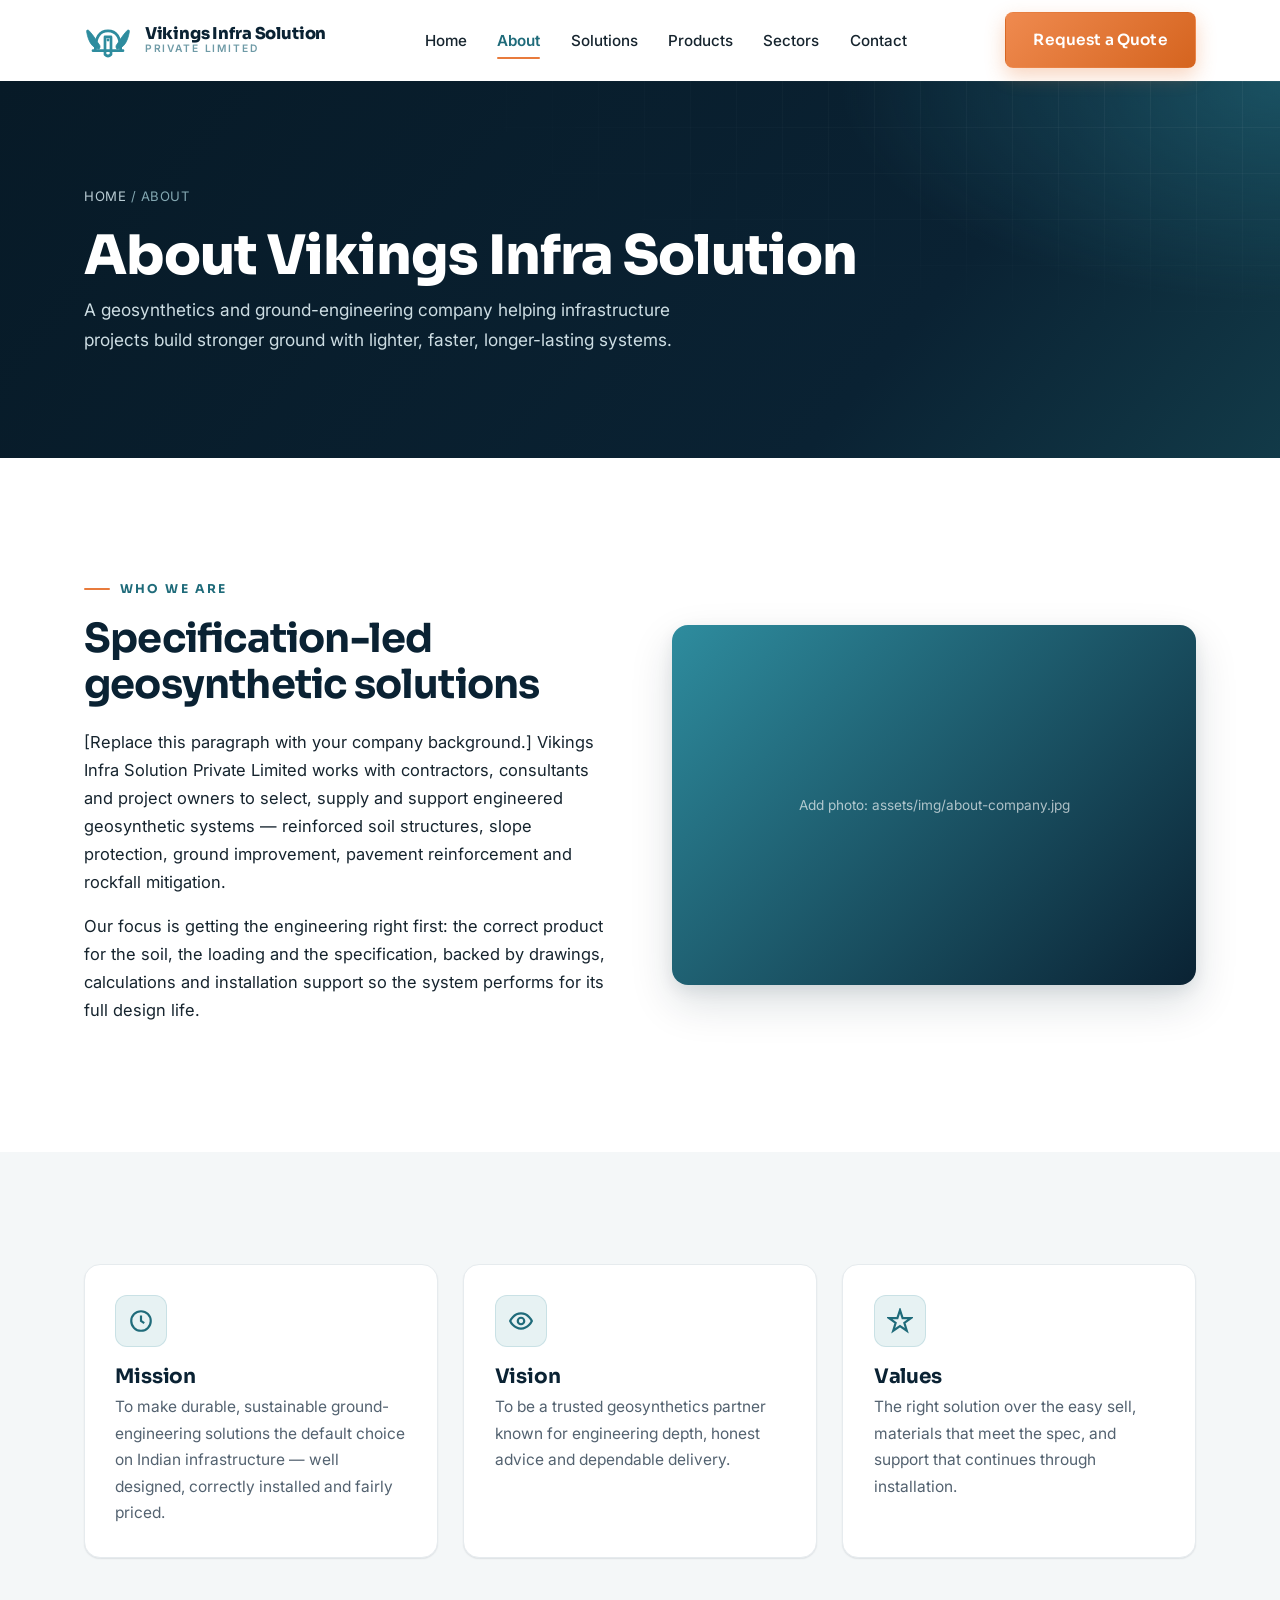
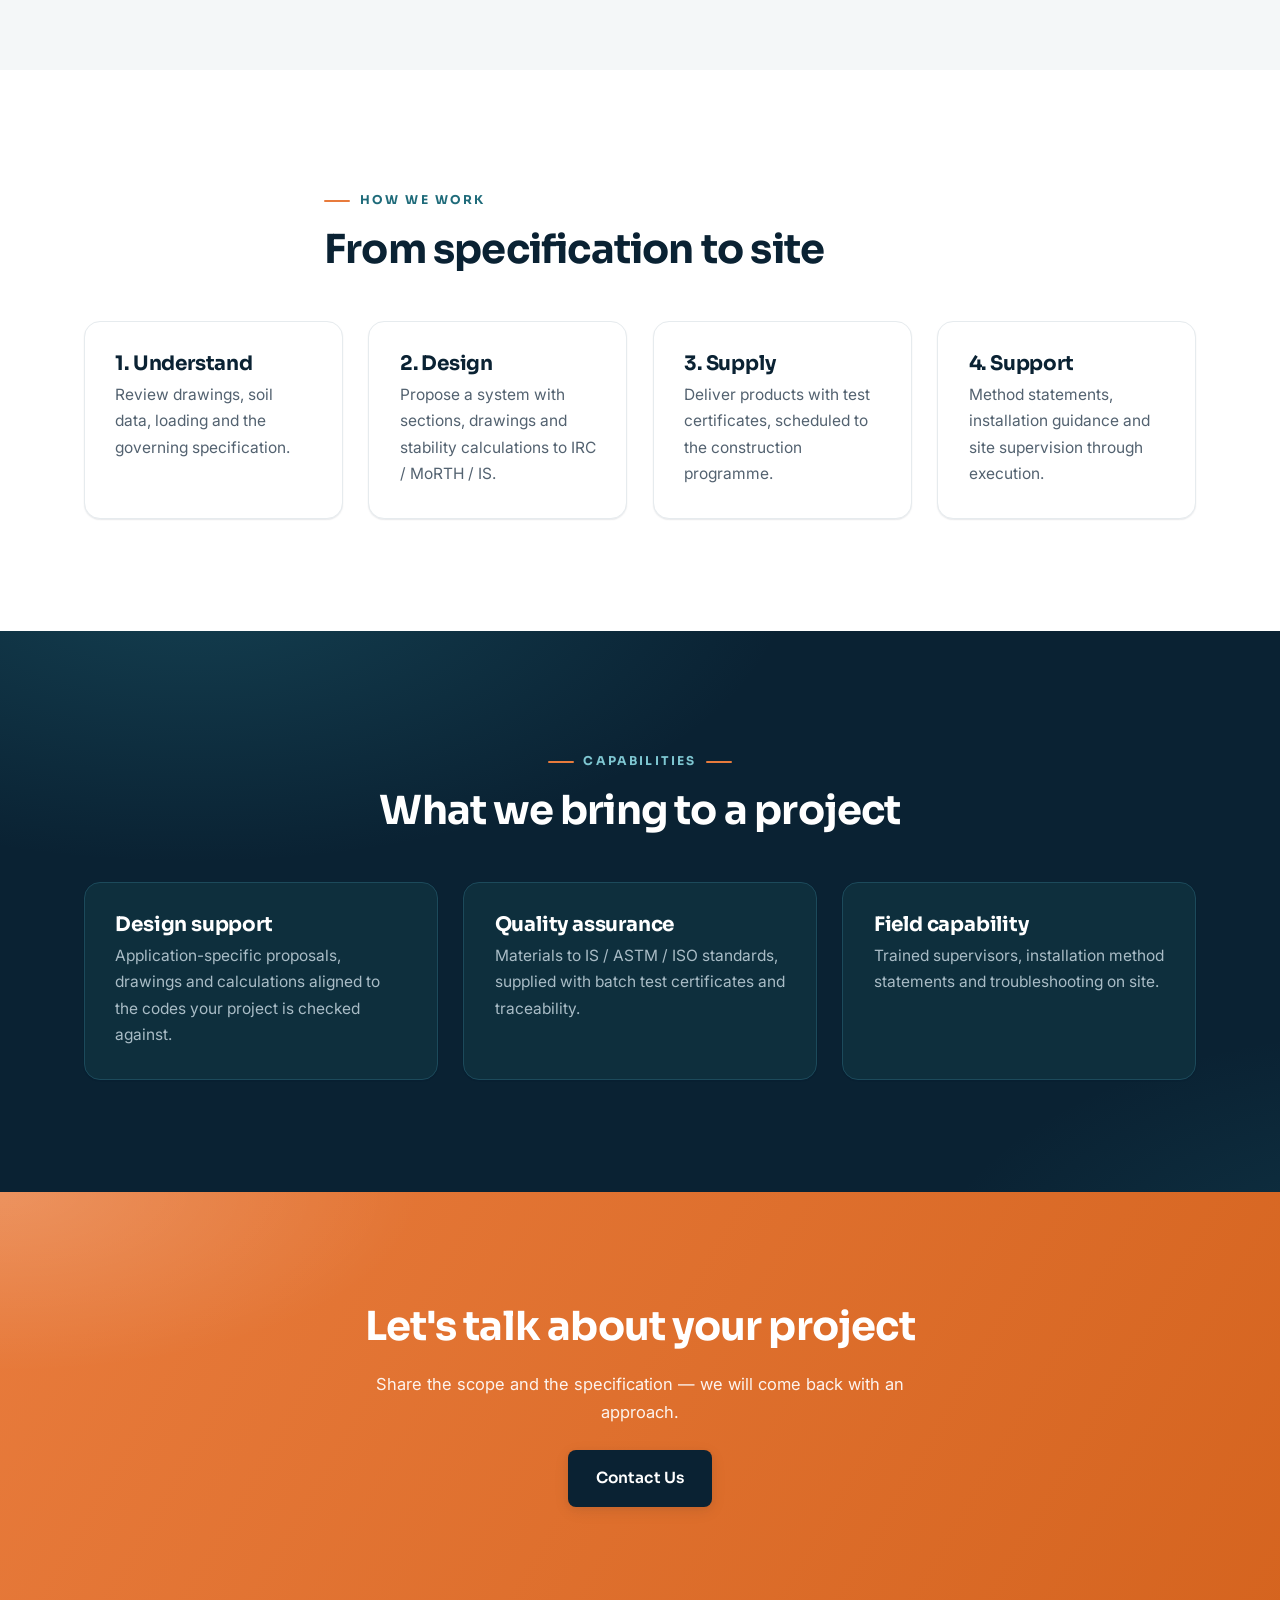
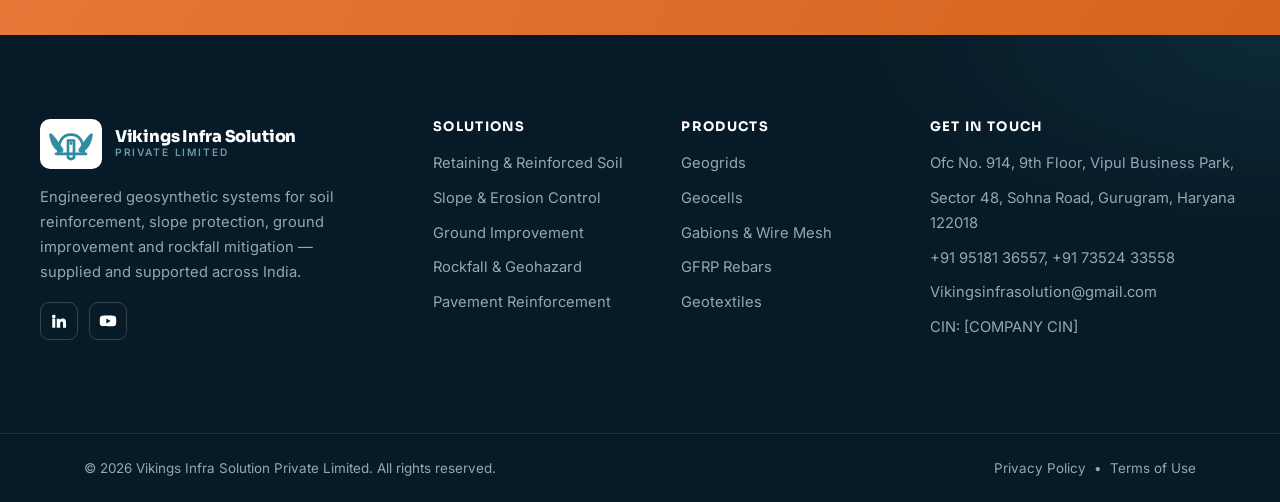
==== about.html @ b8f1aa76 "updated" ====
<!DOCTYPE html>
<html lang="en">
<head>
<meta charset="UTF-8">
<meta name="viewport" content="width=device-width, initial-scale=1">
<title>About Us | Vikings Infra Solution Pvt. Ltd.</title>
<meta name="description" content="About Vikings Infra Solution Private Limited — a geosynthetics and ground-engineering company: our approach, capabilities and the codes we design to.">
<link rel="icon" href="assets/img/logo.svg">
<link rel="stylesheet" href="assets/css/style.css">
</head>
<body>

<header class="site-header">
  <div class="container nav">
    <a class="brand" href="index.html" aria-label="Vikings Infra Solution home">
      <img class="brand__logo" src="assets/img/logo.svg" alt="Vikings Infra Solution" width="48" height="40">
      <span class="brand__text">
        <span class="brand__name">Vikings Infra Solution</span>
        <span class="brand__tag">Private Limited</span>
      </span>
    </a>
    <button class="nav__toggle" aria-label="Menu" aria-expanded="false" aria-controls="primary-nav">
      <span></span><span></span><span></span>
    </button>
    <ul class="nav__links" id="primary-nav">
      <li><a href="index.html">Home</a></li>
      <li><a href="about.html" aria-current="page">About</a></li>
      <li><a href="solutions.html">Solutions</a></li>
      <li><a href="products.html">Products</a></li>
      <li><a href="sectors.html">Sectors</a></li>
      <li><a href="contact.html">Contact</a></li>
    </ul>
    <a class="btn btn--primary nav__cta" href="contact.html">Request a Quote</a>
  </div>
</header>

<section class="page-head">
  <div class="container">
    <div class="breadcrumb"><a href="index.html">Home</a> / About</div>
    <h1>About Vikings Infra Solution</h1>
    <p>A geosynthetics and ground-engineering company helping infrastructure projects build stronger ground with lighter, faster, longer-lasting systems.</p>
  </div>
</section>

<section class="section">
  <div class="container split">
    <div>
      <span class="eyebrow">Who We Are</span>
      <h2>Specification-led geosynthetic solutions</h2>
      <p>[Replace this paragraph with your company background.] Vikings Infra Solution Private Limited works with contractors, consultants and project owners to select, supply and support engineered geosynthetic systems — reinforced soil structures, slope protection, ground improvement, pavement reinforcement and rockfall mitigation.</p>
      <p>Our focus is getting the engineering right first: the correct product for the soil, the loading and the specification, backed by drawings, calculations and installation support so the system performs for its full design life.</p>
    </div>
    <div class="split__media">
      <img src="assets/img/about-company.jpg" alt="" onerror="this.style.display='none';this.parentNode.textContent='Add photo: assets/img/about-company.jpg';">
    </div>
  </div>
</section>

<section class="section section--alt">
  <div class="container grid grid--3">
    <div class="card">
      <div class="card__icon" aria-hidden="true"><svg viewBox="0 0 24 24" fill="none" stroke="currentColor" stroke-width="2"><circle cx="12" cy="12" r="9"/><path d="M12 7v5l3 2"/></svg></div>
      <h3>Mission</h3>
      <p>To make durable, sustainable ground-engineering solutions the default choice on Indian infrastructure — well designed, correctly installed and fairly priced.</p>
    </div>
    <div class="card">
      <div class="card__icon" aria-hidden="true"><svg viewBox="0 0 24 24" fill="none" stroke="currentColor" stroke-width="2"><path d="M2 12s3-7 10-7 10 7 10 7-3 7-10 7S2 12 2 12z"/><circle cx="12" cy="12" r="3"/></svg></div>
      <h3>Vision</h3>
      <p>To be a trusted geosynthetics partner known for engineering depth, honest advice and dependable delivery.</p>
    </div>
    <div class="card">
      <div class="card__icon" aria-hidden="true"><svg viewBox="0 0 24 24" fill="none" stroke="currentColor" stroke-width="2"><path d="M12 2l2.4 7.4H22l-6 4.3 2.3 7.3L12 16.7 5.7 21l2.3-7.3-6-4.3h7.6z"/></svg></div>
      <h3>Values</h3>
      <p>The right solution over the easy sell, materials that meet the spec, and support that continues through installation.</p>
    </div>
  </div>
</section>

<section class="section">
  <div class="container section-head">
    <span class="eyebrow">How We Work</span>
    <h2>From specification to site</h2>
  </div>
  <div class="container grid grid--4">
    <div class="card"><h3>1. Understand</h3><p>Review drawings, soil data, loading and the governing specification.</p></div>
    <div class="card"><h3>2. Design</h3><p>Propose a system with sections, drawings and stability calculations to IRC / MoRTH / IS.</p></div>
    <div class="card"><h3>3. Supply</h3><p>Deliver products with test certificates, scheduled to the construction programme.</p></div>
    <div class="card"><h3>4. Support</h3><p>Method statements, installation guidance and site supervision through execution.</p></div>
  </div>
</section>

<section class="section section--dark">
  <div class="container section-head center">
    <span class="eyebrow">Capabilities</span>
    <h2>What we bring to a project</h2>
  </div>
  <div class="container grid grid--3">
    <div class="card" style="background:#0e2f3d;border-color:#1c4a5b;">
      <h3 style="color:#fff;">Design support</h3>
      <p style="color:#a9bcc6;">Application-specific proposals, drawings and calculations aligned to the codes your project is checked against.</p>
    </div>
    <div class="card" style="background:#0e2f3d;border-color:#1c4a5b;">
      <h3 style="color:#fff;">Quality assurance</h3>
      <p style="color:#a9bcc6;">Materials to IS / ASTM / ISO standards, supplied with batch test certificates and traceability.</p>
    </div>
    <div class="card" style="background:#0e2f3d;border-color:#1c4a5b;">
      <h3 style="color:#fff;">Field capability</h3>
      <p style="color:#a9bcc6;">Trained supervisors, installation method statements and troubleshooting on site.</p>
    </div>
  </div>
</section>

<section class="section cta-band">
  <div class="container">
    <h2>Let's talk about your project</h2>
    <p>Share the scope and the specification — we will come back with an approach.</p>
    <p style="margin-top:1.5rem;"><a class="btn btn--dark" href="contact.html">Contact Us</a></p>
  </div>
</section>

<footer class="site-footer">
  <div class="container footer-top">
    <div class="footer-grid">
      <div class="footer-brand">
        <a class="brand" href="index.html">
          <img class="brand__logo" src="assets/img/logo.svg" alt="Vikings Infra Solution" width="48" height="40">
          <span class="brand__text">
            <span class="brand__name">Vikings Infra Solution</span>
            <span class="brand__tag">Private Limited</span>
          </span>
        </a>
        <p>Engineered geosynthetic systems for soil reinforcement, slope protection, ground improvement and rockfall mitigation — supplied and supported across India.</p>
        <div class="social">
          <a href="#" aria-label="LinkedIn"><svg viewBox="0 0 24 24"><path d="M4.98 3.5A2.5 2.5 0 1 1 5 8.5a2.5 2.5 0 0 1 0-5zM3 9h4v12H3zM9 9h3.8v1.7h.05c.53-1 1.83-2.05 3.77-2.05 4.03 0 4.78 2.65 4.78 6.1V21h-4v-5.3c0-1.27-.02-2.9-1.77-2.9-1.77 0-2.04 1.38-2.04 2.8V21H9z"/></svg></a>
          <a href="#" aria-label="YouTube"><svg viewBox="0 0 24 24"><path d="M23 12s0-3.2-.4-4.7a3 3 0 0 0-2.1-2.1C18.9 4.8 12 4.8 12 4.8s-6.9 0-8.5.4A3 3 0 0 0 1.4 7.3C1 8.8 1 12 1 12s0 3.2.4 4.7a3 3 0 0 0 2.1 2.1c1.6.4 8.5.4 8.5.4s6.9 0 8.5-.4a3 3 0 0 0 2.1-2.1C23 15.2 23 12 23 12zM9.8 15.3V8.7l5.7 3.3z"/></svg></a>
        </div>
      </div>
      <div>
        <h4>Solutions</h4>
        <ul>
          <li><a href="solutions.html#retaining">Retaining &amp; Reinforced Soil</a></li>
          <li><a href="solutions.html#slope">Slope &amp; Erosion Control</a></li>
          <li><a href="solutions.html#ground">Ground Improvement</a></li>
          <li><a href="solutions.html#geohazard">Rockfall &amp; Geohazard</a></li>
          <li><a href="solutions.html#pavement">Pavement Reinforcement</a></li>
        </ul>
      </div>
      <div>
        <h4>Products</h4>
        <ul>
          <li><a href="products.html#geogrid">Geogrids</a></li>
          <li><a href="products.html#geocell">Geocells</a></li>
          <li><a href="products.html#gabion">Gabions &amp; Wire Mesh</a></li>
          <li><a href="products.html#gfrp">GFRP Rebars</a></li>
          <li><a href="products.html#geotextile">Geotextiles</a></li>
        </ul>
      </div>
      <div>
        <h4>Get in Touch</h4>
        <ul>
          <li>Ofc No. 914, 9th Floor, Vipul Business Park,</li>
          <li>Sector 48, Sohna Road, Gurugram, Haryana 122018</li>
          <li><a href="tel:+919518136557">+91 95181 36557</a>, <a href="tel:+917352433558">+91 73524 33558</a></li>
          <li><a href="mailto:Vikingsinfrasolution@gmail.com">Vikingsinfrasolution@gmail.com</a></li>
          <li>CIN: [COMPANY CIN]</li>
        </ul>
      </div>
    </div>
  </div>
  <div class="footer-bottom">
    <div class="container" style="display:flex;flex-wrap:wrap;gap:1rem;justify-content:space-between;width:100%;">
      <span>&copy; <span data-year>2026</span> Vikings Infra Solution Private Limited. All rights reserved.</span>
      <span><a href="#">Privacy Policy</a> &nbsp;&bull;&nbsp; <a href="#">Terms of Use</a></span>
    </div>
  </div>
</footer>

<script src="assets/js/main.js"></script>
</body>
</html>
---- assets/css/style.css ----
/* ==========================================================================
   Vikings Infra Solution Pvt. Ltd. — site styles
   Brand colours live in :root below. Everything else cascades from here.
   ========================================================================== */

@import url('https://fonts.googleapis.com/css2?family=Inter:wght@400;500;600;700&family=Sora:wght@500;600;700;800&display=swap');

:root {
  /* ---- Brand palette (SWAP THESE for your brand colours) ---- */
  --brand-navy:      #0A2233;   /* primary dark   */
  --brand-navy-deep: #071a27;   /* deepest shade  */
  --brand-blue:      #2E8C9E;   /* primary teal — matches the logo */
  --brand-blue-dark: #1F6B7A;   /* teal, pressed  */
  --brand-blue-soft: #E7F2F3;   /* teal tint bg   */
  --brand-steel:     #6E9AA6;   /* muted accent   */
  --brand-accent:      #E87B3C; /* call-to-action highlight */
  --brand-accent-dark: #d5641f;

  /* ---- Neutrals ---- */
  --ink:      #16242e;
  --ink-soft: #536270;
  --line:     #e6ebee;
  --line-soft:#eef2f4;
  --bg:       #ffffff;
  --bg-alt:   #f4f7f8;
  --bg-dark:  #0A2233;

  /* ---- Type ---- */
  --font-sans: "Inter", "Segoe UI", Roboto, "Helvetica Neue", Arial, system-ui, sans-serif;
  --font-head: "Sora", "Inter", "Segoe UI", Roboto, Arial, sans-serif;

  /* ---- Layout ---- */
  --maxw: 1200px;
  --gutter: clamp(18px, 4vw, 44px);
  --radius: 10px;
  --radius-lg: 16px;

  /* ---- Elevation (layered, navy-tinted) ---- */
  --shadow-sm: 0 1px 2px rgba(10,34,51,.06), 0 1px 1px rgba(10,34,51,.04);
  --shadow:    0 4px 16px rgba(10,34,51,.08), 0 2px 6px rgba(10,34,51,.05);
  --shadow-lg: 0 18px 44px rgba(10,34,51,.14), 0 6px 16px rgba(10,34,51,.08);
  --shadow-xl: 0 32px 70px rgba(10,34,51,.18);

  --transition: .22s cubic-bezier(.4, 0, .2, 1);
}

/* ---------- Reset-ish ---------- */
*, *::before, *::after { box-sizing: border-box; }
html { scroll-behavior: smooth; -webkit-text-size-adjust: 100%; }
body {
  margin: 0;
  font-family: var(--font-sans);
  color: var(--ink);
  background: var(--bg);
  line-height: 1.7;
  font-size: 16.5px;
  -webkit-font-smoothing: antialiased;
  -moz-osx-font-smoothing: grayscale;
  text-rendering: optimizeLegibility;
}
img { max-width: 100%; display: block; }
a { color: var(--brand-blue-dark); text-decoration: none; transition: color var(--transition); }
a:hover { color: var(--brand-accent); }
h1, h2, h3, h4 {
  font-family: var(--font-head);
  line-height: 1.15;
  color: var(--brand-navy);
  margin: 0 0 .5em;
  font-weight: 700;
  letter-spacing: -0.02em;
}
h1 { font-size: clamp(2.2rem, 5vw, 3.4rem); font-weight: 800; }
h2 { font-size: clamp(1.7rem, 3.4vw, 2.5rem); }
h3 { font-size: 1.25rem; letter-spacing: -0.01em; }
p { margin: 0 0 1rem; }
ul { margin: 0 0 1rem; padding-left: 1.2rem; }
::selection { background: var(--brand-blue); color: #fff; }

/* ---------- Utilities ---------- */
.container { max-width: var(--maxw); margin-inline: auto; padding-inline: var(--gutter); }
.section { padding: clamp(56px, 9vw, 112px) 0; }
.section--alt { background: var(--bg-alt); }
.section--dark {
  background:
    radial-gradient(1000px 480px at 15% -10%, rgba(46,140,158,.28), transparent 60%),
    radial-gradient(900px 500px at 110% 120%, rgba(46,140,158,.18), transparent 55%),
    var(--bg-dark);
  color: #c7d4dc;
}
.section--dark h2, .section--dark h3 { color: #fff; }
.section-head { max-width: 720px; margin-bottom: 3rem; }
.section-head.center { margin-inline: auto; text-align: center; }
.eyebrow {
  display: inline-flex;
  align-items: center;
  gap: .6rem;
  font-family: var(--font-head);
  font-size: .76rem;
  letter-spacing: .18em;
  text-transform: uppercase;
  font-weight: 700;
  color: var(--brand-blue-dark);
  margin-bottom: 1rem;
}
.eyebrow::before {
  content: "";
  width: 26px;
  height: 2px;
  background: var(--brand-accent);
  border-radius: 2px;
}
.section-head.center .eyebrow::after {
  content: "";
  width: 26px;
  height: 2px;
  background: var(--brand-accent);
  border-radius: 2px;
}
.section--dark .eyebrow { color: #7ec6d1; }
.lead { font-size: 1.14rem; color: var(--ink-soft); }
.section--dark .lead { color: #a9bcc6; }
.text-center { text-align: center; }

/* ---------- Buttons ---------- */
.btn {
  display: inline-flex;
  align-items: center;
  gap: .55rem;
  padding: .9rem 1.7rem;
  border-radius: 8px;
  font-family: var(--font-head);
  font-weight: 600;
  font-size: .96rem;
  letter-spacing: .01em;
  cursor: pointer;
  border: 1.5px solid transparent;
  transition: transform var(--transition), box-shadow var(--transition), background var(--transition), color var(--transition);
  white-space: nowrap;
}
.btn:active { transform: translateY(1px); }
.btn--primary {
  background: linear-gradient(135deg, #ef8a4f, var(--brand-accent-dark));
  color: #fff;
  box-shadow: 0 8px 20px rgba(232,123,60,.32);
}
.btn--primary:hover { color: #fff; transform: translateY(-2px); box-shadow: 0 14px 30px rgba(232,123,60,.42); }
.btn--ghost { border-color: rgba(255,255,255,.5); color: inherit; background: transparent; }
.btn--ghost:hover { background: rgba(255,255,255,.12); color: inherit; transform: translateY(-2px); }
.btn--dark {
  background: var(--brand-navy);
  color: #fff;
  box-shadow: var(--shadow);
}
.btn--dark:hover { background: var(--brand-blue-dark); color: #fff; transform: translateY(-2px); box-shadow: var(--shadow-lg); }

/* ---------- Header / Nav ---------- */
.site-header {
  position: sticky;
  top: 0;
  z-index: 100;
  background: rgba(255,255,255,.85);
  backdrop-filter: saturate(180%) blur(12px);
  -webkit-backdrop-filter: saturate(180%) blur(12px);
  border-bottom: 1px solid transparent;
  transition: box-shadow var(--transition), border-color var(--transition), background var(--transition);
}
.site-header.is-scrolled {
  border-bottom-color: var(--line);
  box-shadow: 0 6px 24px rgba(10,34,51,.07);
  background: rgba(255,255,255,.94);
}
.nav {
  display: flex;
  align-items: center;
  justify-content: space-between;
  gap: 1.5rem;
  min-height: 80px;
}
.brand { display: flex; align-items: center; gap: .8rem; flex-shrink: 0; }
.brand__mark {
  width: 40px; height: 40px;
  background: var(--brand-navy);
  color: #fff;
  display: grid; place-items: center;
  border-radius: var(--radius);
  font-weight: 800;
  font-size: 1.2rem;
  letter-spacing: -1px;
}
.brand__logo { width: 48px; height: 40px; object-fit: contain; display: block; flex-shrink: 0; }
.site-footer .brand__logo { background: #fff; border-radius: var(--radius); padding: 5px 7px; box-sizing: content-box; }
.brand__text { display: flex; flex-direction: column; line-height: 1.15; }
.brand__name { font-family: var(--font-head); font-weight: 800; color: var(--brand-navy); font-size: 1.02rem; letter-spacing: -0.01em; }
.brand__tag { font-size: .64rem; letter-spacing: .18em; text-transform: uppercase; color: var(--brand-steel); font-weight: 600; }

.nav__links {
  display: flex;
  align-items: center;
  gap: 1.9rem;
  list-style: none;
  margin: 0; padding: 0;
}
.nav__links a {
  color: var(--ink);
  font-weight: 500;
  font-size: .95rem;
  padding: .4rem 0;
  position: relative;
}
.nav__links a::after {
  content: "";
  position: absolute;
  left: 0; right: 100%; bottom: -3px;
  height: 2px;
  background: var(--brand-accent);
  border-radius: 2px;
  transition: right var(--transition);
}
.nav__links a:hover { color: var(--brand-blue-dark); }
.nav__links a:hover::after { right: 0; }
.nav__links a[aria-current="page"] { color: var(--brand-blue-dark); font-weight: 600; }
.nav__links a[aria-current="page"]::after { right: 0; }
.nav__cta { flex-shrink: 0; }

.nav__toggle {
  display: none;
  background: none;
  border: 0;
  cursor: pointer;
  padding: 8px;
}
.nav__toggle span {
  display: block;
  width: 24px; height: 2px;
  background: var(--brand-navy);
  margin: 5px 0;
  border-radius: 2px;
  transition: transform var(--transition), opacity var(--transition);
}

@media (max-width: 940px) {
  .nav__toggle { display: block; }
  .nav__links {
    position: fixed;
    inset: 80px 0 auto 0;
    flex-direction: column;
    align-items: flex-start;
    gap: 0;
    background: #fff;
    border-bottom: 1px solid var(--line);
    box-shadow: var(--shadow-lg);
    padding: .5rem var(--gutter) 1.2rem;
    transform: translateY(-130%);
    transition: transform .3s cubic-bezier(.4,0,.2,1);
  }
  .nav__links.is-open { transform: translateY(0); }
  .nav__links li { width: 100%; }
  .nav__links a { display: block; padding: 1rem 0; border-bottom: 1px solid var(--line-soft); width: 100%; }
  .nav__links a::after { display: none; }
  .nav__cta { display: none; }
}

/* ---------- Hero ---------- */
.hero {
  position: relative;
  color: #fff;
  background:
    radial-gradient(1100px 520px at 12% 0%, rgba(46,140,158,.45), transparent 55%),
    radial-gradient(900px 600px at 100% 100%, rgba(46,140,158,.30), transparent 50%),
    linear-gradient(140deg, var(--brand-navy-deep) 0%, var(--brand-navy) 55%, #123a48 100%);
  overflow: hidden;
}
.hero::before {
  /* blueprint grid */
  content: "";
  position: absolute; inset: 0;
  background-image:
    linear-gradient(rgba(255,255,255,.055) 1px, transparent 1px),
    linear-gradient(90deg, rgba(255,255,255,.055) 1px, transparent 1px);
  background-size: 46px 46px;
  mask-image: radial-gradient(120% 100% at 20% 0%, #000 0%, transparent 75%);
  -webkit-mask-image: radial-gradient(120% 100% at 20% 0%, #000 0%, transparent 75%);
  pointer-events: none;
}
.hero::after {
  /* soft grain / vignette */
  content: "";
  position: absolute; inset: 0;
  background: radial-gradient(120% 120% at 50% 0%, transparent 55%, rgba(4,14,20,.5) 100%);
  pointer-events: none;
}
.hero__inner {
  position: relative;
  z-index: 1;
  max-width: 780px;
  padding: clamp(72px, 13vw, 148px) 0 clamp(56px, 9vw, 104px);
}
.hero .eyebrow { color: #83cad4; }
.hero .eyebrow::before { background: var(--brand-accent); }
.hero h1 {
  color: #fff;
  margin-bottom: 1.1rem;
  background: linear-gradient(180deg, #ffffff 40%, #cfe6ea 100%);
  -webkit-background-clip: text;
  background-clip: text;
  -webkit-text-fill-color: transparent;
}
.hero p { font-size: 1.2rem; color: #cddde3; margin-bottom: 2.2rem; max-width: 620px; }
.hero__actions { display: flex; flex-wrap: wrap; gap: 1rem; }

.hero__stats {
  position: relative;
  z-index: 1;
  display: grid;
  grid-template-columns: repeat(4, 1fr);
  border-top: 1px solid rgba(255,255,255,.14);
  border-bottom: 1px solid rgba(255,255,255,.14);
  background: rgba(255,255,255,.03);
}
.hero__stat { padding: 1.6rem var(--gutter); text-align: center; position: relative; }
.hero__stat + .hero__stat::before {
  content: "";
  position: absolute; left: 0; top: 22%; bottom: 22%;
  width: 1px; background: rgba(255,255,255,.14);
}
.hero__stat b {
  display: block;
  font-family: var(--font-head);
  font-size: 1.9rem;
  font-weight: 700;
  color: #fff;
  letter-spacing: -0.02em;
}
.hero__stat span { font-size: .78rem; letter-spacing: .08em; text-transform: uppercase; color: #8fb4bd; }
@media (max-width: 720px) {
  .hero__stats { grid-template-columns: repeat(2, 1fr); }
  .hero__stat:nth-child(3)::before, .hero__stat:nth-child(2)::before { display: none; }
  .hero__stat { border-top: 1px solid rgba(255,255,255,.1); }
  .hero__stat:nth-child(-n+2) { border-top: 0; }
}

/* ---------- Card grids ---------- */
.grid { display: grid; gap: 1.6rem; }
.grid--3 { grid-template-columns: repeat(3, 1fr); }
.grid--4 { grid-template-columns: repeat(4, 1fr); }
.grid--2 { grid-template-columns: repeat(2, 1fr); }
@media (max-width: 960px) { .grid--3, .grid--4 { grid-template-columns: repeat(2, 1fr); } }
@media (max-width: 620px) { .grid--2, .grid--3, .grid--4 { grid-template-columns: 1fr; } }

.card {
  background: #fff;
  border: 1px solid var(--line);
  border-radius: var(--radius-lg);
  padding: 1.9rem;
  box-shadow: var(--shadow-sm);
  transition: transform var(--transition), box-shadow var(--transition), border-color var(--transition);
}
.card:hover {
  transform: translateY(-6px);
  box-shadow: var(--shadow-lg);
  border-color: rgba(46,140,158,.35);
}
.card__icon {
  width: 52px; height: 52px;
  display: grid; place-items: center;
  background: var(--brand-blue-soft);
  border: 1px solid rgba(46,140,158,.16);
  border-radius: 12px;
  color: var(--brand-blue-dark);
  margin-bottom: 1.1rem;
}
.card__icon svg { width: 26px; height: 26px; }
.card h3 { margin-bottom: .4rem; }
.card p { margin: 0; color: var(--ink-soft); font-size: .97rem; }

/* Service card with side accent */
.card--service { position: relative; overflow: hidden; }
.card--service::before {
  content: "";
  position: absolute; left: 0; top: 0; bottom: 0;
  width: 3px;
  background: linear-gradient(var(--brand-accent), var(--brand-blue));
  transform: scaleY(0);
  transform-origin: top;
  transition: transform var(--transition);
}
.card--service:hover::before { transform: scaleY(1); }

/* Sector pill list */
.sectors { display: flex; flex-wrap: wrap; gap: .8rem; padding: 0; }
.sectors li {
  list-style: none;
  background: #fff;
  border: 1px solid var(--line);
  border-radius: 999px;
  padding: .65rem 1.3rem;
  font-family: var(--font-head);
  font-weight: 500;
  font-size: .92rem;
  color: var(--brand-navy);
  box-shadow: var(--shadow-sm);
  transition: transform var(--transition), border-color var(--transition), color var(--transition);
}
.sectors li:hover { transform: translateY(-3px); border-color: var(--brand-blue); color: var(--brand-blue-dark); }

/* ---------- Split feature ---------- */
.split {
  display: grid;
  grid-template-columns: 1fr 1fr;
  gap: clamp(2rem, 5vw, 4.5rem);
  align-items: center;
}
.split--reverse .split__media { order: 2; }
@media (max-width: 860px) {
  .split { grid-template-columns: 1fr; }
  .split--reverse .split__media { order: 0; }
}
.split__media {
  position: relative;
  background: linear-gradient(135deg, var(--brand-blue), var(--brand-navy));
  border-radius: var(--radius-lg);
  min-height: 360px;
  display: grid;
  place-items: center;
  color: rgba(255,255,255,.65);
  font-size: .85rem;
  overflow: hidden;
  box-shadow: var(--shadow-lg);
}
.split__media img { width: 100%; height: 100%; object-fit: cover; }
.checklist { list-style: none; padding: 0; margin: 1.6rem 0 0; }
.checklist li {
  position: relative;
  padding-left: 2.1rem;
  margin-bottom: 1rem;
  color: var(--ink-soft);
}
.checklist li::before {
  content: "";
  position: absolute; left: 0; top: .3rem;
  width: 20px; height: 20px;
  background: var(--brand-blue-soft);
  border-radius: 50%;
}
.checklist li::after {
  content: "";
  position: absolute; left: 6px; top: .62rem;
  width: 8px; height: 8px;
  background: var(--brand-blue-dark);
  border-radius: 50%;
}

/* ---------- Stats band ---------- */
.stats {
  display: grid;
  grid-template-columns: repeat(4, 1fr);
  gap: 2rem;
  text-align: center;
}
@media (max-width: 720px) { .stats { grid-template-columns: repeat(2, 1fr); } }
.stats b {
  display: block;
  font-family: var(--font-head);
  font-size: clamp(2.1rem, 4.2vw, 3rem);
  font-weight: 800;
  letter-spacing: -0.03em;
  background: linear-gradient(180deg, #ffffff, #8fd0d9);
  -webkit-background-clip: text;
  background-clip: text;
  -webkit-text-fill-color: transparent;
}
.stats span { color: #9fb6bf; font-size: .88rem; letter-spacing: .06em; text-transform: uppercase; }

/* ---------- Projects ---------- */
.project {
  border: 1px solid var(--line);
  border-radius: var(--radius-lg);
  overflow: hidden;
  background: #fff;
  box-shadow: var(--shadow-sm);
  transition: transform var(--transition), box-shadow var(--transition);
}
.project:hover { transform: translateY(-6px); box-shadow: var(--shadow-lg); }
.project__media {
  aspect-ratio: 16 / 10;
  background: linear-gradient(135deg, var(--brand-steel), var(--brand-navy));
  display: grid; place-items: center;
  color: rgba(255,255,255,.6);
  font-size: .8rem;
  overflow: hidden;
}
.project__media img { width: 100%; height: 100%; object-fit: cover; transition: transform .4s ease; }
.project:hover .project__media img { transform: scale(1.05); }
.project__body { padding: 1.5rem 1.6rem 1.7rem; }
.project__meta { font-family: var(--font-head); font-size: .72rem; text-transform: uppercase; letter-spacing: .12em; color: var(--brand-accent-dark); font-weight: 700; }
.project__body h3 { margin: .4rem 0 .5rem; font-size: 1.12rem; }
.project__body p { margin: 0; font-size: .93rem; color: var(--ink-soft); }

/* ---------- Logos / certifications ---------- */
.logos { display: flex; flex-wrap: wrap; gap: 1rem; justify-content: center; padding: 0; }
.logos li {
  list-style: none;
  border: 1px solid var(--line);
  border-radius: 10px;
  padding: 1rem 1.7rem;
  font-family: var(--font-head);
  font-weight: 700;
  color: var(--brand-steel);
  background: #fff;
  font-size: .9rem;
  box-shadow: var(--shadow-sm);
  transition: color var(--transition), border-color var(--transition);
}
.logos li:hover { color: var(--brand-blue-dark); border-color: var(--brand-blue); }

/* ---------- CTA band ---------- */
.cta-band {
  position: relative;
  background:
    radial-gradient(700px 300px at 0% 0%, rgba(255,255,255,.18), transparent 60%),
    linear-gradient(120deg, var(--brand-accent), var(--brand-accent-dark));
  color: #fff;
  text-align: center;
  overflow: hidden;
}
.cta-band h2 { color: #fff; }
.cta-band p { color: rgba(255,255,255,.92); max-width: 560px; margin-inline: auto; }

/* ---------- Page header (interior pages) ---------- */
.page-head {
  position: relative;
  background:
    radial-gradient(800px 400px at 100% 0%, rgba(46,140,158,.4), transparent 55%),
    linear-gradient(130deg, var(--brand-navy-deep), var(--brand-navy) 70%, #123a48);
  color: #fff;
  padding: clamp(56px, 10vw, 104px) 0;
  overflow: hidden;
}
.page-head::before {
  content: "";
  position: absolute; inset: 0;
  background-image:
    linear-gradient(rgba(255,255,255,.05) 1px, transparent 1px),
    linear-gradient(90deg, rgba(255,255,255,.05) 1px, transparent 1px);
  background-size: 46px 46px;
  mask-image: radial-gradient(100% 100% at 100% 0%, #000, transparent 70%);
  -webkit-mask-image: radial-gradient(100% 100% at 100% 0%, #000, transparent 70%);
}
.page-head > .container { position: relative; }
.page-head h1 { color: #fff; margin-bottom: .5rem; }
.page-head p { color: #cddde3; max-width: 640px; margin: 0; font-size: 1.08rem; }
.breadcrumb { font-size: .82rem; letter-spacing: .04em; color: #83a7b1; margin-bottom: 1.1rem; text-transform: uppercase; }
.breadcrumb a { color: #b9ccd4; }

/* ---------- Contact ---------- */
.contact-grid { display: grid; grid-template-columns: 1.2fr 1fr; gap: 3.5rem; align-items: start; }
@media (max-width: 860px) { .contact-grid { grid-template-columns: 1fr; } }
.field { margin-bottom: 1.3rem; }
.field label { display: block; font-family: var(--font-head); font-weight: 600; font-size: .88rem; margin-bottom: .45rem; color: var(--brand-navy); }
.field input, .field textarea, .field select {
  width: 100%;
  padding: .85rem 1.05rem;
  border: 1px solid var(--line);
  border-radius: 8px;
  font: inherit;
  font-size: .95rem;
  background: #fff;
  transition: border-color var(--transition), box-shadow var(--transition);
}
.field input:focus, .field textarea:focus, .field select:focus {
  outline: none;
  border-color: var(--brand-blue);
  box-shadow: 0 0 0 4px rgba(46,140,158,.15);
}
.contact-info { background: var(--bg-alt); border: 1px solid var(--line); border-radius: var(--radius-lg); padding: 2.2rem; box-shadow: var(--shadow-sm); }
.contact-info dl { margin: 0; }
.contact-info dt { font-family: var(--font-head); font-weight: 700; color: var(--brand-navy); margin-top: 1.3rem; font-size: .78rem; text-transform: uppercase; letter-spacing: .08em; }
.contact-info dt:first-child { margin-top: 0; }
.contact-info dd { margin: .3rem 0 0; color: var(--ink-soft); }

/* ---------- Footer ---------- */
.site-footer {
  background:
    radial-gradient(700px 320px at 100% 0%, rgba(46,140,158,.14), transparent 60%),
    var(--brand-navy-deep);
  color: #93a8b4;
  font-size: .92rem;
}
.footer-top { padding: clamp(48px, 8vw, 84px) 0; }
.footer-grid { display: grid; grid-template-columns: 1.7fr 1fr 1fr 1.5fr; gap: 2.6rem; }
@media (max-width: 860px) { .footer-grid { grid-template-columns: 1fr 1fr; } }
@media (max-width: 520px) { .footer-grid { grid-template-columns: 1fr; } }
.site-footer h4 { color: #fff; font-family: var(--font-head); font-size: .82rem; text-transform: uppercase; letter-spacing: .1em; margin-bottom: 1.1rem; }
.site-footer ul { list-style: none; padding: 0; margin: 0; }
.site-footer li { margin-bottom: .6rem; }
.site-footer a { color: #93a8b4; }
.site-footer a:hover { color: #fff; }
.footer-brand .brand__name { color: #fff; }
.footer-brand .brand__tag { color: var(--brand-steel); }
.footer-brand p { margin-top: 1rem; max-width: 34ch; line-height: 1.7; }
.footer-bottom {
  border-top: 1px solid rgba(255,255,255,.09);
  padding: 1.4rem 0;
  font-size: .84rem;
}
.social { display: flex; gap: .7rem; margin-top: 1.1rem; }
.social a {
  width: 38px; height: 38px;
  border: 1px solid rgba(255,255,255,.18);
  border-radius: 9px;
  display: grid; place-items: center;
  transition: background var(--transition), border-color var(--transition), transform var(--transition);
}
.social a:hover { background: var(--brand-blue); border-color: var(--brand-blue); transform: translateY(-2px); }
.social svg { width: 18px; height: 18px; fill: currentColor; color: #fff; }

/* ---------- Misc ---------- */
.placeholder-note {
  background: #fff6ec;
  border: 1px dashed var(--brand-accent);
  color: #8a4e1c;
  padding: .55rem .95rem;
  border-radius: 8px;
  font-size: .82rem;
  display: inline-block;
}

/* ---------- Scroll reveal (progressive enhancement, added by JS) ---------- */
.reveal { opacity: 0; transform: translateY(22px); transition: opacity .6s ease, transform .6s cubic-bezier(.4,0,.2,1); }
.reveal.is-visible { opacity: 1; transform: none; }
@media (prefers-reduced-motion: reduce) {
  .reveal { opacity: 1; transform: none; transition: none; }
  html { scroll-behavior: auto; }
}

/* ---------- Custom scrollbar (webkit) ---------- */
@media (min-width: 941px) {
  ::-webkit-scrollbar { width: 12px; }
  ::-webkit-scrollbar-track { background: var(--bg-alt); }
  ::-webkit-scrollbar-thumb { background: #c4d2d7; border-radius: 8px; border: 3px solid var(--bg-alt); }
  ::-webkit-scrollbar-thumb:hover { background: var(--brand-steel); }
}
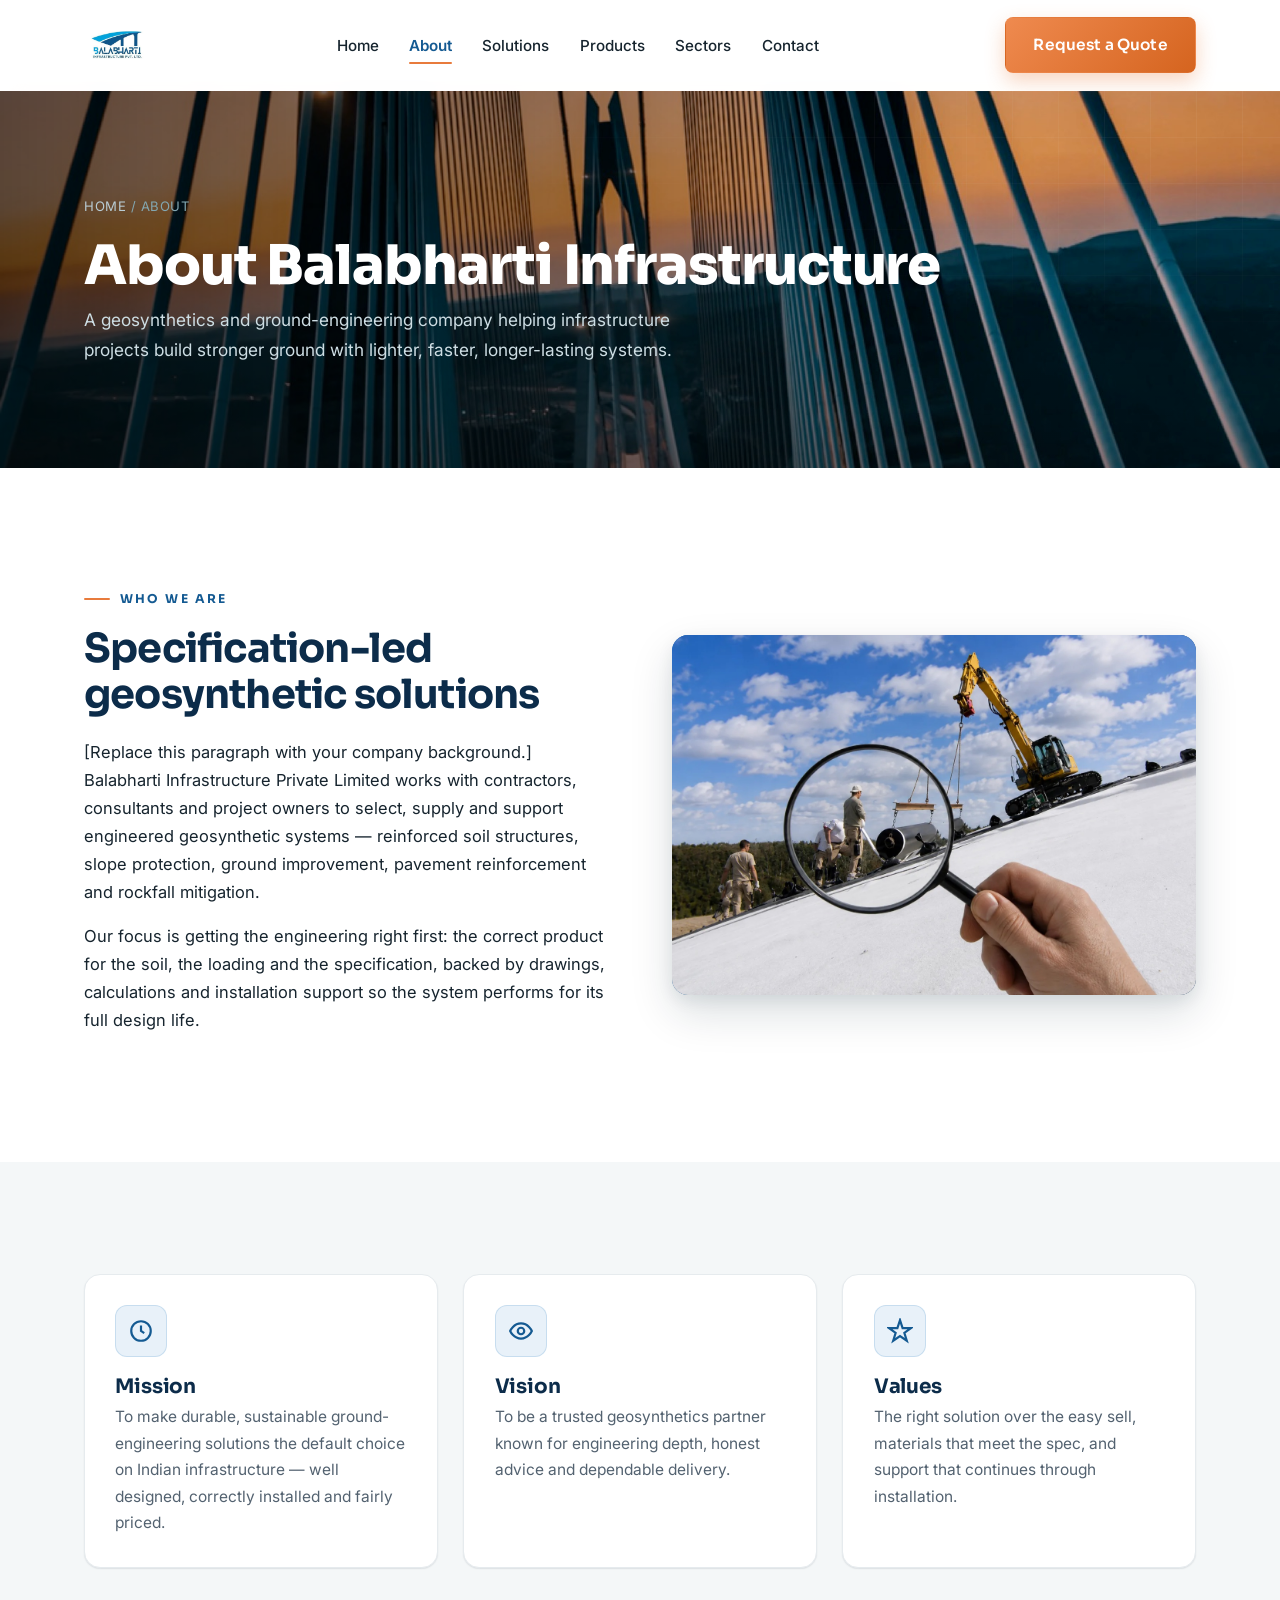
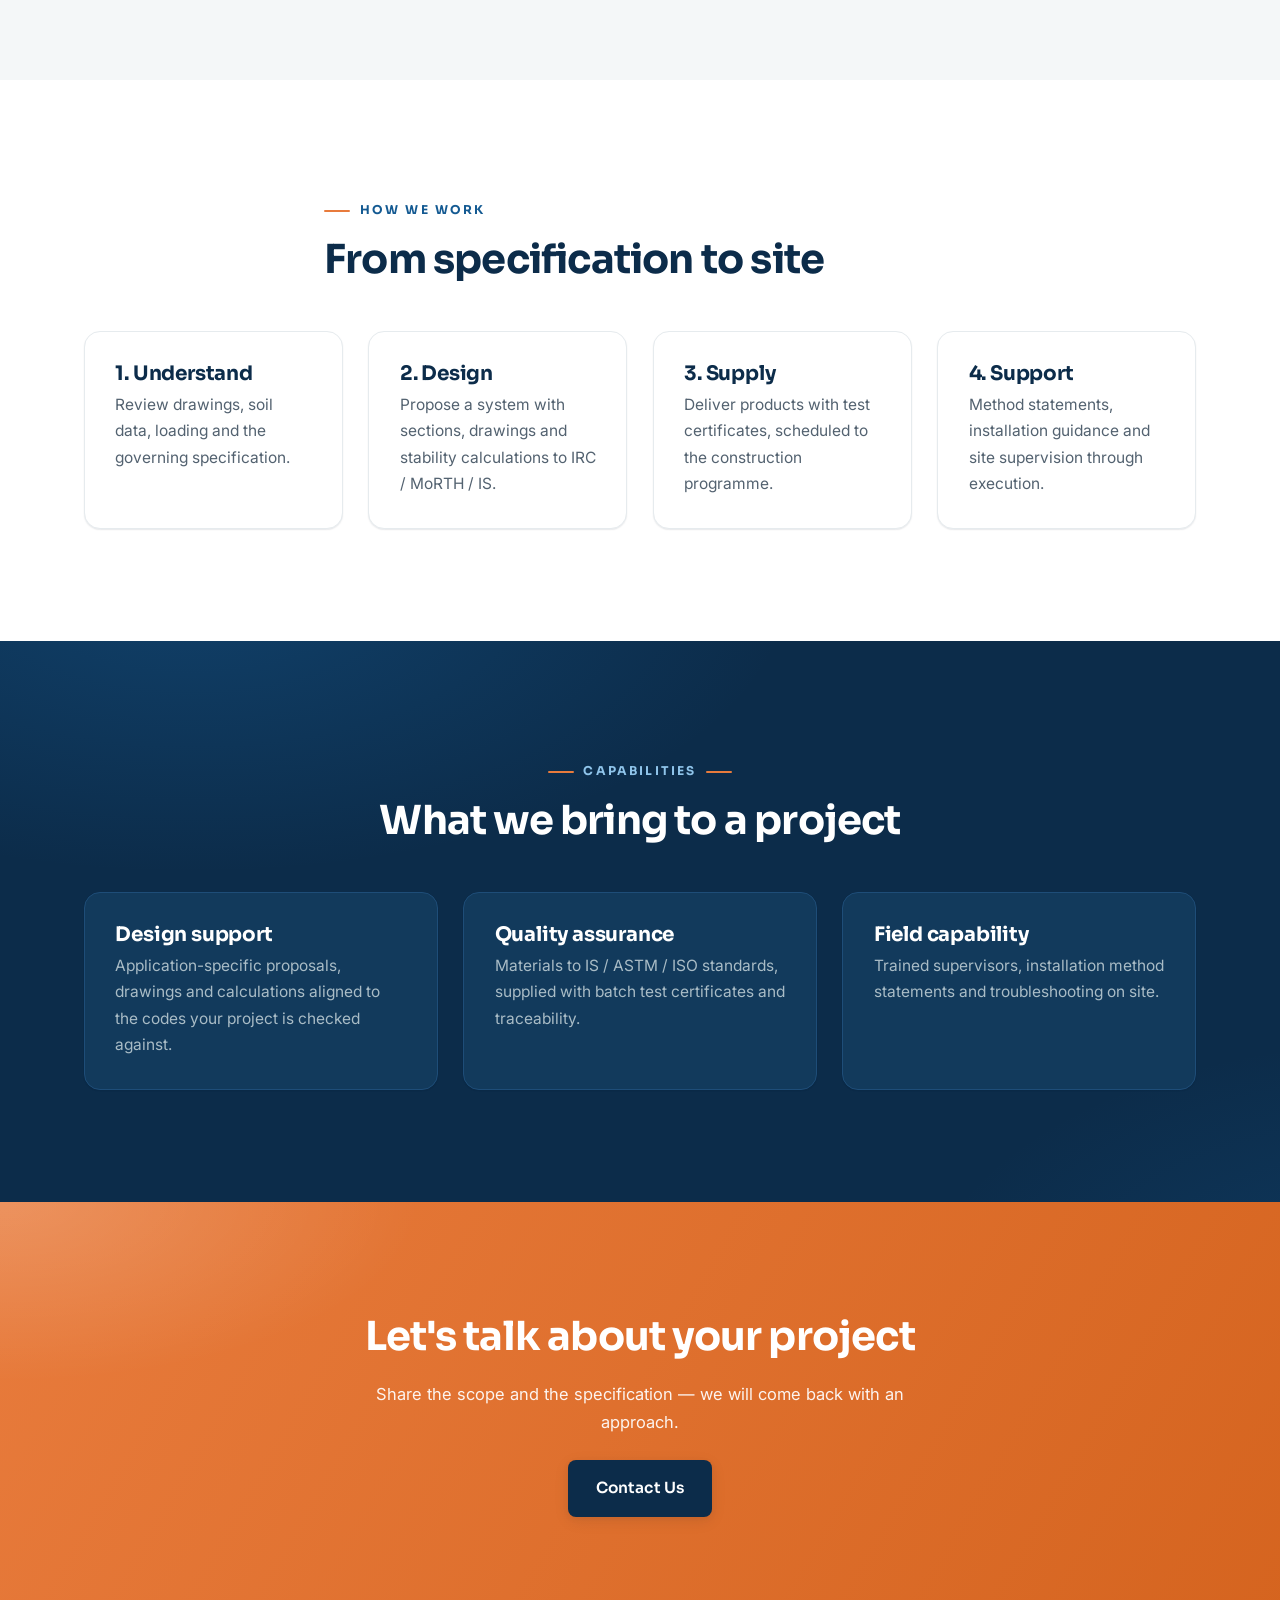
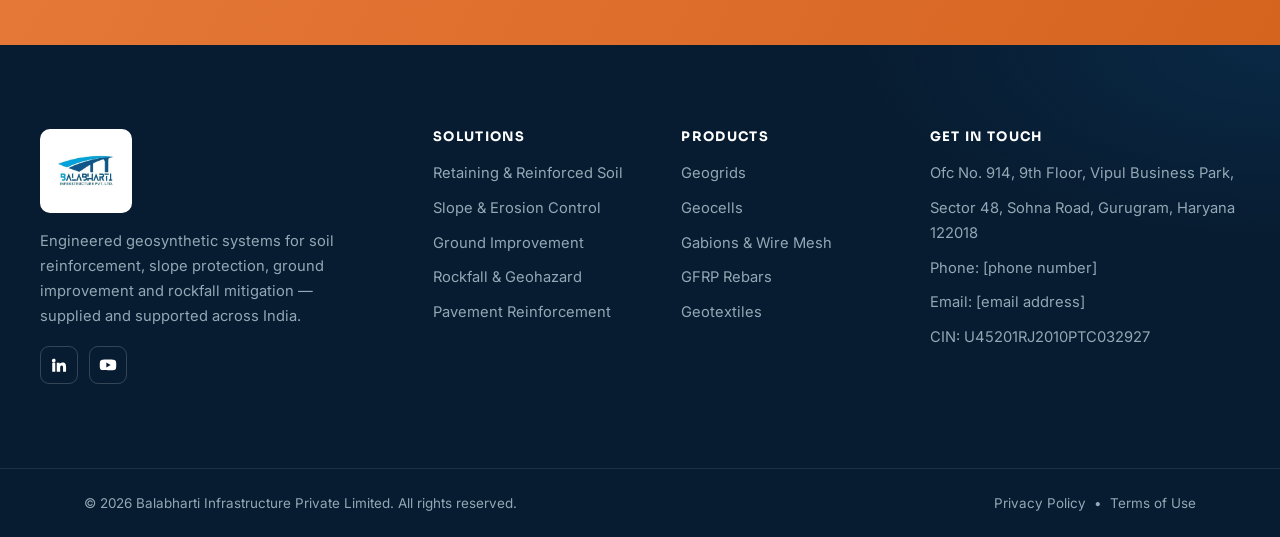
==== commit c16a9cdd: "updated" ====
--- a/about.html
+++ b/about.html
@@ -3,21 +3,17 @@
 <head>
 <meta charset="UTF-8">
 <meta name="viewport" content="width=device-width, initial-scale=1">
-<title>About Us | Vikings Infra Solution Pvt. Ltd.</title>
-<meta name="description" content="About Vikings Infra Solution Private Limited — a geosynthetics and ground-engineering company: our approach, capabilities and the codes we design to.">
-<link rel="icon" href="assets/img/logo.svg">
+<title>About Us | Balabharti Infrastructure Pvt. Ltd.</title>
+<meta name="description" content="About Balabharti Infrastructure Private Limited — a geosynthetics and ground-engineering company: our approach, capabilities and the codes we design to.">
+<link rel="icon" href="assets/img/logo.png">
 <link rel="stylesheet" href="assets/css/style.css">
 </head>
 <body>
 
 <header class="site-header">
   <div class="container nav">
-    <a class="brand" href="index.html" aria-label="Vikings Infra Solution home">
-      <img class="brand__logo" src="assets/img/logo.svg" alt="Vikings Infra Solution" width="48" height="40">
-      <span class="brand__text">
-        <span class="brand__name">Vikings Infra Solution</span>
-        <span class="brand__tag">Private Limited</span>
-      </span>
+    <a class="brand" href="index.html" aria-label="Balabharti Infrastructure home">
+      <img class="brand__logo" src="assets/img/logo.png" alt="Balabharti Infrastructure Pvt. Ltd." width="447" height="447">
     </a>
     <button class="nav__toggle" aria-label="Menu" aria-expanded="false" aria-controls="primary-nav">
       <span></span><span></span><span></span>
@@ -35,9 +31,15 @@
 </header>
 
 <section class="page-head">
+  <div class="page-head__media" aria-hidden="true">
+    <img src="assets/img/about-poster.jpg" alt="">
+    <video autoplay muted loop playsinline preload="metadata" poster="assets/img/about-poster.jpg">
+      <source src="assets/video/about.mp4" type="video/mp4">
+    </video>
+  </div>
   <div class="container">
     <div class="breadcrumb"><a href="index.html">Home</a> / About</div>
-    <h1>About Vikings Infra Solution</h1>
+    <h1>About Balabharti Infrastructure</h1>
     <p>A geosynthetics and ground-engineering company helping infrastructure projects build stronger ground with lighter, faster, longer-lasting systems.</p>
   </div>
 </section>
@@ -47,11 +49,11 @@
     <div>
       <span class="eyebrow">Who We Are</span>
       <h2>Specification-led geosynthetic solutions</h2>
-      <p>[Replace this paragraph with your company background.] Vikings Infra Solution Private Limited works with contractors, consultants and project owners to select, supply and support engineered geosynthetic systems — reinforced soil structures, slope protection, ground improvement, pavement reinforcement and rockfall mitigation.</p>
+      <p>[Replace this paragraph with your company background.] Balabharti Infrastructure Private Limited works with contractors, consultants and project owners to select, supply and support engineered geosynthetic systems — reinforced soil structures, slope protection, ground improvement, pavement reinforcement and rockfall mitigation.</p>
       <p>Our focus is getting the engineering right first: the correct product for the soil, the loading and the specification, backed by drawings, calculations and installation support so the system performs for its full design life.</p>
     </div>
     <div class="split__media">
-      <img src="assets/img/about-company.jpg" alt="" onerror="this.style.display='none';this.parentNode.textContent='Add photo: assets/img/about-company.jpg';">
+      <img src="assets/img/about-company.jpg" alt="Geosynthetic liner installation on a slope" loading="lazy">
     </div>
   </div>
 </section>
@@ -95,15 +97,15 @@
     <h2>What we bring to a project</h2>
   </div>
   <div class="container grid grid--3">
-    <div class="card" style="background:#0e2f3d;border-color:#1c4a5b;">
+    <div class="card" style="background:#123a5c;border-color:#1e4d78;">
       <h3 style="color:#fff;">Design support</h3>
       <p style="color:#a9bcc6;">Application-specific proposals, drawings and calculations aligned to the codes your project is checked against.</p>
     </div>
-    <div class="card" style="background:#0e2f3d;border-color:#1c4a5b;">
+    <div class="card" style="background:#123a5c;border-color:#1e4d78;">
       <h3 style="color:#fff;">Quality assurance</h3>
       <p style="color:#a9bcc6;">Materials to IS / ASTM / ISO standards, supplied with batch test certificates and traceability.</p>
     </div>
-    <div class="card" style="background:#0e2f3d;border-color:#1c4a5b;">
+    <div class="card" style="background:#123a5c;border-color:#1e4d78;">
       <h3 style="color:#fff;">Field capability</h3>
       <p style="color:#a9bcc6;">Trained supervisors, installation method statements and troubleshooting on site.</p>
     </div>
@@ -123,11 +125,7 @@
     <div class="footer-grid">
       <div class="footer-brand">
         <a class="brand" href="index.html">
-          <img class="brand__logo" src="assets/img/logo.svg" alt="Vikings Infra Solution" width="48" height="40">
-          <span class="brand__text">
-            <span class="brand__name">Vikings Infra Solution</span>
-            <span class="brand__tag">Private Limited</span>
-          </span>
+          <img class="brand__logo" src="assets/img/logo.png" alt="Balabharti Infrastructure Pvt. Ltd." width="447" height="447">
         </a>
         <p>Engineered geosynthetic systems for soil reinforcement, slope protection, ground improvement and rockfall mitigation — supplied and supported across India.</p>
         <div class="social">
@@ -160,16 +158,16 @@
         <ul>
           <li>Ofc No. 914, 9th Floor, Vipul Business Park,</li>
           <li>Sector 48, Sohna Road, Gurugram, Haryana 122018</li>
-          <li><a href="tel:+919518136557">+91 95181 36557</a>, <a href="tel:+917352433558">+91 73524 33558</a></li>
-          <li><a href="mailto:Vikingsinfrasolution@gmail.com">Vikingsinfrasolution@gmail.com</a></li>
-          <li>CIN: [COMPANY CIN]</li>
+          <li>Phone: [phone number]</li>
+          <li>Email: [email address]</li>
+          <li>CIN: U45201RJ2010PTC032927</li>
         </ul>
       </div>
     </div>
   </div>
   <div class="footer-bottom">
     <div class="container" style="display:flex;flex-wrap:wrap;gap:1rem;justify-content:space-between;width:100%;">
-      <span>&copy; <span data-year>2026</span> Vikings Infra Solution Private Limited. All rights reserved.</span>
+      <span>&copy; <span data-year>2026</span> Balabharti Infrastructure Private Limited. All rights reserved.</span>
       <span><a href="#">Privacy Policy</a> &nbsp;&bull;&nbsp; <a href="#">Terms of Use</a></span>
     </div>
   </div>
--- a/assets/css/style.css
+++ b/assets/css/style.css
@@ -1,5 +1,5 @@
 /* ==========================================================================
-   Vikings Infra Solution Pvt. Ltd. — site styles
+   Balabharti Infrastructure Pvt. Ltd. — site styles
    Brand colours live in :root below. Everything else cascades from here.
    ========================================================================== */
 
@@ -7,12 +7,12 @@
 
 :root {
   /* ---- Brand palette (SWAP THESE for your brand colours) ---- */
-  --brand-navy:      #0A2233;   /* primary dark   */
-  --brand-navy-deep: #071a27;   /* deepest shade  */
-  --brand-blue:      #2E8C9E;   /* primary teal — matches the logo */
-  --brand-blue-dark: #1F6B7A;   /* teal, pressed  */
-  --brand-blue-soft: #E7F2F3;   /* teal tint bg   */
-  --brand-steel:     #6E9AA6;   /* muted accent   */
+  --brand-navy:      #0C2C4A;   /* primary dark   */
+  --brand-navy-deep: #071c31;   /* deepest shade  */
+  --brand-blue:      #1C75BC;   /* primary blue — matches the logo */
+  --brand-blue-dark: #145A92;   /* blue, pressed  */
+  --brand-blue-soft: #E8F1F9;   /* blue tint bg   */
+  --brand-steel:     #6E90AC;   /* muted accent   */
   --brand-accent:      #E87B3C; /* call-to-action highlight */
   --brand-accent-dark: #d5641f;
 
@@ -23,7 +23,7 @@
   --line-soft:#eef2f4;
   --bg:       #ffffff;
   --bg-alt:   #f4f7f8;
-  --bg-dark:  #0A2233;
+  --bg-dark:  #0C2C4A;
 
   /* ---- Type ---- */
   --font-sans: "Inter", "Segoe UI", Roboto, "Helvetica Neue", Arial, system-ui, sans-serif;
@@ -82,8 +82,8 @@
 .section--alt { background: var(--bg-alt); }
 .section--dark {
   background:
-    radial-gradient(1000px 480px at 15% -10%, rgba(46,140,158,.28), transparent 60%),
-    radial-gradient(900px 500px at 110% 120%, rgba(46,140,158,.18), transparent 55%),
+    radial-gradient(1000px 480px at 15% -10%, rgba(28,117,188,.28), transparent 60%),
+    radial-gradient(900px 500px at 110% 120%, rgba(28,117,188,.18), transparent 55%),
     var(--bg-dark);
   color: #c7d4dc;
 }
@@ -116,7 +116,7 @@
   background: var(--brand-accent);
   border-radius: 2px;
 }
-.section--dark .eyebrow { color: #7ec6d1; }
+.section--dark .eyebrow { color: #8fc4ea; }
 .lead { font-size: 1.14rem; color: var(--ink-soft); }
 .section--dark .lead { color: #a9bcc6; }
 .text-center { text-align: center; }
@@ -174,7 +174,7 @@
   align-items: center;
   justify-content: space-between;
   gap: 1.5rem;
-  min-height: 80px;
+  min-height: 90px;
 }
 .brand { display: flex; align-items: center; gap: .8rem; flex-shrink: 0; }
 .brand__mark {
@@ -187,8 +187,9 @@
   font-size: 1.2rem;
   letter-spacing: -1px;
 }
-.brand__logo { width: 48px; height: 40px; object-fit: contain; display: block; flex-shrink: 0; }
-.site-footer .brand__logo { background: #fff; border-radius: var(--radius); padding: 5px 7px; box-sizing: content-box; }
+.brand__logo { height: 66px; width: auto; object-fit: contain; display: block; flex-shrink: 0; }
+.site-footer .brand__logo { height: 72px; background: #fff; border-radius: var(--radius); padding: 6px 10px; box-sizing: content-box; }
+@media (max-width: 480px) { .brand__logo { height: 52px; } }
 .brand__text { display: flex; flex-direction: column; line-height: 1.15; }
 .brand__name { font-family: var(--font-head); font-weight: 800; color: var(--brand-navy); font-size: 1.02rem; letter-spacing: -0.01em; }
 .brand__tag { font-size: .64rem; letter-spacing: .18em; text-transform: uppercase; color: var(--brand-steel); font-weight: 600; }
@@ -242,7 +243,7 @@
   .nav__toggle { display: block; }
   .nav__links {
     position: fixed;
-    inset: 80px 0 auto 0;
+    inset: 90px 0 auto 0;
     flex-direction: column;
     align-items: flex-start;
     gap: 0;
@@ -265,15 +266,41 @@
   position: relative;
   color: #fff;
   background:
-    radial-gradient(1100px 520px at 12% 0%, rgba(46,140,158,.45), transparent 55%),
-    radial-gradient(900px 600px at 100% 100%, rgba(46,140,158,.30), transparent 50%),
+    radial-gradient(1100px 520px at 12% 0%, rgba(28,117,188,.45), transparent 55%),
+    radial-gradient(900px 600px at 100% 100%, rgba(28,117,188,.30), transparent 50%),
     linear-gradient(140deg, var(--brand-navy-deep) 0%, var(--brand-navy) 55%, #123a48 100%);
   overflow: hidden;
-}
+  isolation: isolate;
+}
+/* background video / poster */
+.hero__media {
+  position: absolute; inset: 0;
+  z-index: 0;
+  overflow: hidden;
+  pointer-events: none;
+}
+.hero__media img,
+.hero__media video {
+  position: absolute; inset: 0;
+  width: 100%; height: 100%;
+  object-fit: cover;
+  opacity: 1;                 /* video shows in full colour */
+}
+.hero__media::after {         /* neutral shade — only enough for text legibility */
+  content: "";
+  position: absolute; inset: 0;
+  background:
+    linear-gradient(90deg, rgba(0,0,0,.55) 0%, rgba(0,0,0,.28) 45%, rgba(0,0,0,0) 78%),
+    linear-gradient(0deg, rgba(0,0,0,.30) 0%, rgba(0,0,0,0) 40%);
+}
+@media (max-width: 700px) { .hero__media video { display: none; } }
+@media (prefers-reduced-motion: reduce) { .hero__media video { display: none; } }
+
 .hero::before {
   /* blueprint grid */
   content: "";
   position: absolute; inset: 0;
+  z-index: 1;
   background-image:
     linear-gradient(rgba(255,255,255,.055) 1px, transparent 1px),
     linear-gradient(90deg, rgba(255,255,255,.055) 1px, transparent 1px);
@@ -286,16 +313,17 @@
   /* soft grain / vignette */
   content: "";
   position: absolute; inset: 0;
-  background: radial-gradient(120% 120% at 50% 0%, transparent 55%, rgba(4,14,20,.5) 100%);
+  z-index: 1;
+  background: radial-gradient(130% 130% at 50% 0%, transparent 62%, rgba(0,0,0,.42) 100%);
   pointer-events: none;
 }
 .hero__inner {
   position: relative;
-  z-index: 1;
+  z-index: 2;
   max-width: 780px;
   padding: clamp(72px, 13vw, 148px) 0 clamp(56px, 9vw, 104px);
 }
-.hero .eyebrow { color: #83cad4; }
+.hero .eyebrow { color: #93c8ef; }
 .hero .eyebrow::before { background: var(--brand-accent); }
 .hero h1 {
   color: #fff;
@@ -310,7 +338,7 @@
 
 .hero__stats {
   position: relative;
-  z-index: 1;
+  z-index: 2;
   display: grid;
   grid-template-columns: repeat(4, 1fr);
   border-top: 1px solid rgba(255,255,255,.14);
@@ -358,18 +386,29 @@
 .card:hover {
   transform: translateY(-6px);
   box-shadow: var(--shadow-lg);
-  border-color: rgba(46,140,158,.35);
+  border-color: rgba(28,117,188,.35);
 }
 .card__icon {
   width: 52px; height: 52px;
   display: grid; place-items: center;
   background: var(--brand-blue-soft);
-  border: 1px solid rgba(46,140,158,.16);
+  border: 1px solid rgba(28,117,188,.16);
   border-radius: 12px;
   color: var(--brand-blue-dark);
   margin-bottom: 1.1rem;
 }
 .card__icon svg { width: 26px; height: 26px; }
+
+/* Illustration header inside a card */
+.card__media {
+  margin: -1.9rem -1.9rem 1.3rem;
+  border-radius: var(--radius-lg) var(--radius-lg) 0 0;
+  overflow: hidden;
+  aspect-ratio: 3 / 2;
+  background: var(--brand-blue-soft);
+  border-bottom: 1px solid rgba(28,117,188,.16);
+}
+.card__media img { width: 100%; height: 100%; object-fit: cover; display: block; }
 .card h3 { margin-bottom: .4rem; }
 .card p { margin: 0; color: var(--ink-soft); font-size: .97rem; }
 
@@ -464,7 +503,7 @@
   font-size: clamp(2.1rem, 4.2vw, 3rem);
   font-weight: 800;
   letter-spacing: -0.03em;
-  background: linear-gradient(180deg, #ffffff, #8fd0d9);
+  background: linear-gradient(180deg, #ffffff, #a9d4f2);
   -webkit-background-clip: text;
   background-clip: text;
   -webkit-text-fill-color: transparent;
@@ -530,15 +569,39 @@
 .page-head {
   position: relative;
   background:
-    radial-gradient(800px 400px at 100% 0%, rgba(46,140,158,.4), transparent 55%),
+    radial-gradient(800px 400px at 100% 0%, rgba(28,117,188,.4), transparent 55%),
     linear-gradient(130deg, var(--brand-navy-deep), var(--brand-navy) 70%, #123a48);
   color: #fff;
   padding: clamp(56px, 10vw, 104px) 0;
   overflow: hidden;
-}
+  isolation: isolate;
+}
+/* optional background video / poster (add .page-head__media as first child) */
+.page-head__media {
+  position: absolute; inset: 0;
+  z-index: 0;
+  overflow: hidden;
+  pointer-events: none;
+}
+.page-head__media img,
+.page-head__media video {
+  position: absolute; inset: 0;
+  width: 100%; height: 100%;
+  object-fit: cover;
+}
+.page-head__media::after {   /* neutral shade — only for text legibility */
+  content: "";
+  position: absolute; inset: 0;
+  background:
+    linear-gradient(90deg, rgba(0,0,0,.62) 0%, rgba(0,0,0,.34) 46%, rgba(0,0,0,.05) 80%),
+    linear-gradient(0deg, rgba(0,0,0,.28) 0%, rgba(0,0,0,0) 45%);
+}
+@media (max-width: 700px) { .page-head__media video { display: none; } }
+@media (prefers-reduced-motion: reduce) { .page-head__media video { display: none; } }
 .page-head::before {
   content: "";
   position: absolute; inset: 0;
+  z-index: 1;
   background-image:
     linear-gradient(rgba(255,255,255,.05) 1px, transparent 1px),
     linear-gradient(90deg, rgba(255,255,255,.05) 1px, transparent 1px);
@@ -546,7 +609,7 @@
   mask-image: radial-gradient(100% 100% at 100% 0%, #000, transparent 70%);
   -webkit-mask-image: radial-gradient(100% 100% at 100% 0%, #000, transparent 70%);
 }
-.page-head > .container { position: relative; }
+.page-head > .container { position: relative; z-index: 2; }
 .page-head h1 { color: #fff; margin-bottom: .5rem; }
 .page-head p { color: #cddde3; max-width: 640px; margin: 0; font-size: 1.08rem; }
 .breadcrumb { font-size: .82rem; letter-spacing: .04em; color: #83a7b1; margin-bottom: 1.1rem; text-transform: uppercase; }
@@ -570,7 +633,7 @@
 .field input:focus, .field textarea:focus, .field select:focus {
   outline: none;
   border-color: var(--brand-blue);
-  box-shadow: 0 0 0 4px rgba(46,140,158,.15);
+  box-shadow: 0 0 0 4px rgba(28,117,188,.15);
 }
 .contact-info { background: var(--bg-alt); border: 1px solid var(--line); border-radius: var(--radius-lg); padding: 2.2rem; box-shadow: var(--shadow-sm); }
 .contact-info dl { margin: 0; }
@@ -581,7 +644,7 @@
 /* ---------- Footer ---------- */
 .site-footer {
   background:
-    radial-gradient(700px 320px at 100% 0%, rgba(46,140,158,.14), transparent 60%),
+    radial-gradient(700px 320px at 100% 0%, rgba(28,117,188,.14), transparent 60%),
     var(--brand-navy-deep);
   color: #93a8b4;
   font-size: .92rem;
